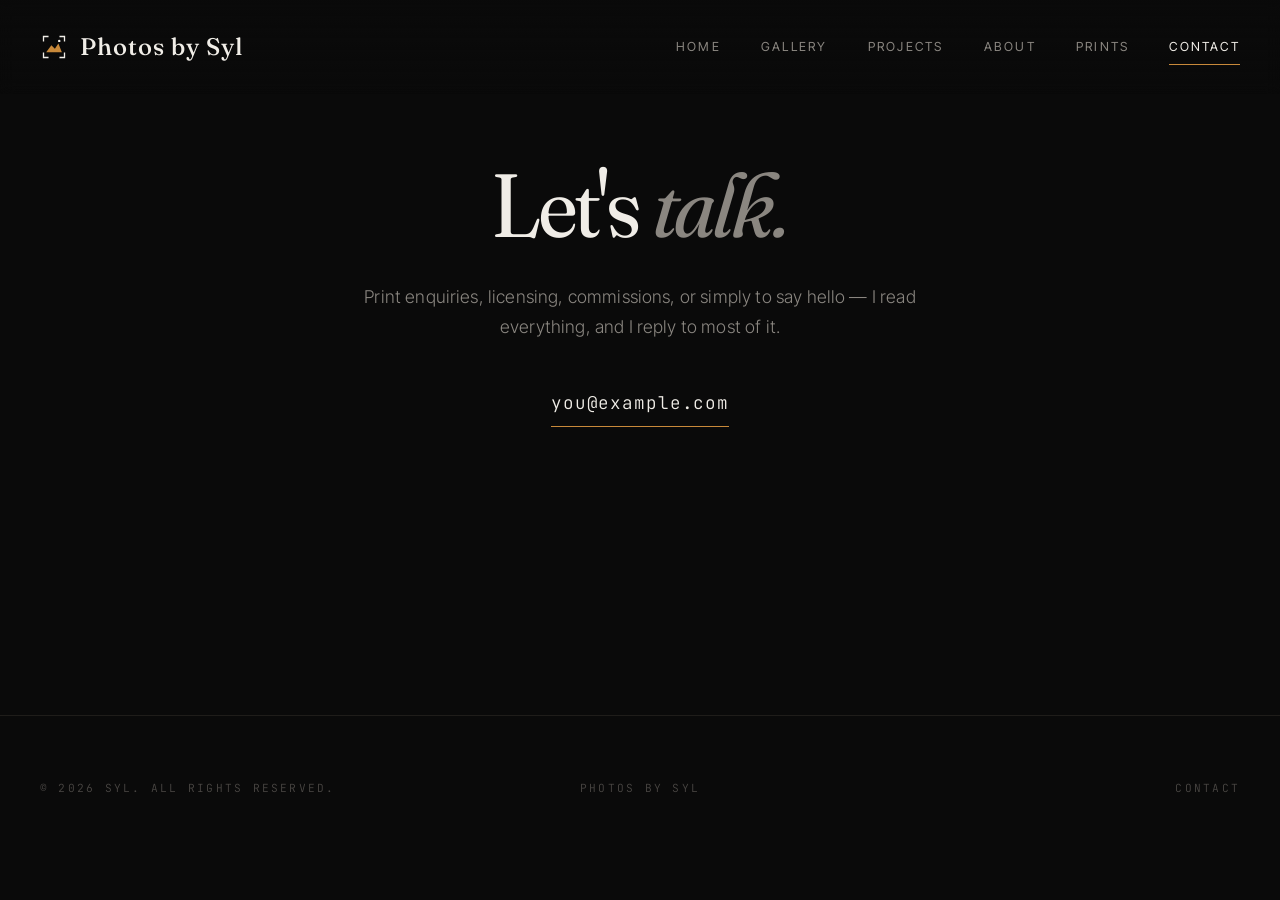
==== contact.html @ 526cda08 "Initial site" ====
<!DOCTYPE html>
<html lang="en">
<head>
  <meta charset="UTF-8">
  <meta name="viewport" content="width=device-width, initial-scale=1.0">
  <title>Contact — {{site}}</title>
  <meta name="description" content="Get in touch.">

  <link rel="preconnect" href="https://fonts.googleapis.com">
  <link rel="preconnect" href="https://fonts.gstatic.com" crossorigin>
  <link href="https://fonts.googleapis.com/css2?family=Fraunces:ital,opsz,wght@0,9..144,300;0,9..144,400;0,9..144,500;1,9..144,400&family=Inter+Tight:wght@300;400;500;600&family=JetBrains+Mono:wght@400&display=swap" rel="stylesheet">

  <link rel="stylesheet" href="css/style.css">
  <link rel="icon" type="image/svg+xml" href="favicon.svg">
</head>
<body data-page="contact">

  <section class="contact">
    <h1>Let's <em>talk.</em></h1>
    <p>
      Print enquiries, licensing, commissions, or simply to say hello — I read everything,
      and I reply to most of it.
    </p>
    <a class="contact-email" href="mailto:" data-email></a>
  </section>

  <script src="config.js"></script>
  <script src="photos.js"></script>
  <script src="js/site.js"></script>
</body>
</html>
---- css/style.css ----
/* =============================================================================
   WILDFRAME — STYLESHEET
   Dark, moody, editorial. Photographs are the protagonist; the chrome disappears.
   ============================================================================= */

/* =============================================================================
   PAGE TRANSITIONS — black overlay fade between pages
   The body itself starts invisible (opacity: 0) via CSS, so there's no
   flash of unstyled content. JS adds .page-loaded which fades it in.
   When leaving a page, JS adds .page-leaving which fades it back out.
   ============================================================================= */

body {
  opacity: 0;
  transition: opacity 350ms cubic-bezier(.4, 0, .2, 1);
}
body.page-loaded { opacity: 1; }
body.page-leaving { opacity: 0; }

/* When arriving from the landing page, briefly desaturate then restore color
   — feels like color "developing" into the photographs. */
html.color-reveal body {
  animation: color-reveal 1800ms cubic-bezier(.4, 0, .2, 1) both;
}
@keyframes color-reveal {
  0%   { filter: grayscale(1) brightness(0.85); }
  100% { filter: grayscale(0) brightness(1); }
}

/* JS-disabled fallback: just show the page */
html.no-js body { opacity: 1; }

/* Reduce motion */
@media (prefers-reduced-motion: reduce) {
  body { transition-duration: 200ms; }
  html.color-reveal body { animation: none; }
}

/* =============================================================================
   TYPOGRAPHY (loaded from Google Fonts in HTML)
   Display: Fraunces — modern serif with personality (variable optical-size)
   Body:    Inter Tight — clean modern sans, gets out of the way
   Mono:    JetBrains Mono — tiny technical labels
   ============================================================================= */

:root {
  --bg:           #0a0a0a;
  --bg-elev:      #141414;
  --ink:          #f0ede7;
  --ink-dim:      #8a8680;
  --ink-faint:    #4a4744;
  --line:         #1f1d1a;
  --accent:       #c8893a;
  --accent-dim:   #5a3e1a;

  --font-display: 'Fraunces', 'Times New Roman', serif;
  --font-body:    'Inter Tight', -apple-system, sans-serif;
  --font-mono:    'JetBrains Mono', 'Courier New', monospace;

  --transition:   400ms cubic-bezier(.2, .7, .2, 1);
  --transition-slow: 800ms cubic-bezier(.2, .7, .2, 1);

  --max-w:        1600px;
  --gutter:       2.5rem;
}

* { box-sizing: border-box; margin: 0; padding: 0; }

html { background: var(--bg); }

body {
  font-family: var(--font-body);
  background: var(--bg);
  color: var(--ink);
  font-size: 16px;
  line-height: 1.6;
  font-weight: 300;
  letter-spacing: 0.01em;
  min-height: 100vh;
  overflow-x: hidden;
  -webkit-font-smoothing: antialiased;
}

/* Fraunces optical-size axis: bigger and more refined at large sizes */
.landing-title, .home-title, .gallery-page-title, .section-title,
.about-text h1, .contact h1, .shop h1, .album-name {
  font-optical-sizing: auto;
  font-variation-settings: "opsz" 144, "SOFT" 50;
}

a { color: var(--ink); text-decoration: none; transition: color var(--transition); }
a:hover { color: var(--accent); }

img { max-width: 100%; display: block; }

/* ---- NAVIGATION ---- */
.nav {
  position: fixed; top: 0; left: 0; right: 0;
  z-index: 100;
  padding: 1.75rem var(--gutter);
  display: flex; justify-content: space-between; align-items: center;
  background: linear-gradient(to bottom, rgba(10,10,10,0.85), rgba(10,10,10,0));
  backdrop-filter: blur(8px);
  -webkit-backdrop-filter: blur(8px);
}

.nav-logo {
  display: flex; align-items: center; gap: 0.75rem;
  font-family: var(--font-display);
  font-size: 1.5rem;
  font-weight: 500;
  letter-spacing: 0.04em;
}
.nav-logo svg { height: 28px; width: 28px; }

.nav-links { display: flex; gap: 2.5rem; align-items: center; }
.nav-links a {
  font-size: 0.78rem;
  text-transform: uppercase;
  letter-spacing: 0.18em;
  font-weight: 400;
  color: var(--ink-dim);
  position: relative;
}
.nav-links a:hover { color: var(--ink); }
.nav-links a.active {
  color: var(--ink);
}
.nav-links a.active::after {
  content: '';
  position: absolute;
  left: 0; right: 0;
  bottom: -8px;
  height: 1px;
  background: var(--accent);
}

.nav-toggle { display: none; background: none; border: none; color: var(--ink); cursor: pointer; padding: 0.5rem; }

/* =============================================================================
   LANDING PAGE  (index.html) — viewport-only, cross-fading B&W background
   ============================================================================= */

body[data-page="landing"] {
  height: 100vh;
  height: 100dvh;
  overflow: hidden;
}
body[data-page="landing"] .footer { display: none; }

.landing-bg {
  position: fixed;
  inset: 0;
  z-index: 0;
  overflow: hidden;
  background: #000;
}
.landing-bg-layer {
  position: absolute;
  inset: 0;
  background-size: cover;
  background-position: center;
  filter: grayscale(1) brightness(0.55) contrast(1.1);
  opacity: 0;
  transition: opacity 2.5s ease-in-out;
  /* Subtle Ken Burns-style zoom for life */
  animation: landingDrift 18s ease-in-out infinite alternate;
}
.landing-bg-layer.visible { opacity: 1; }
@keyframes landingDrift {
  from { transform: scale(1.04) translate(0, 0); }
  to   { transform: scale(1.12) translate(-1.5%, -1.5%); }
}
.landing-bg-vignette {
  position: absolute; inset: 0;
  pointer-events: none;
  background:
    /* Soft radial darkening towards edges */
    radial-gradient(ellipse 100% 80% at center 40%, transparent 0%, rgba(0,0,0,0.3) 100%),
    /* Strong bottom gradient where the text lives — guarantees legibility */
    linear-gradient(to bottom,
      rgba(0,0,0,0.35) 0%,
      rgba(0,0,0,0.15) 30%,
      rgba(0,0,0,0.55) 65%,
      rgba(0,0,0,0.85) 100%);
}

.landing-content {
  position: relative;
  z-index: 2;
  height: 100vh;
  height: 100dvh;
  display: flex;
  flex-direction: column;
  justify-content: center;
  align-items: center;
  text-align: center;
  padding: 6rem var(--gutter) 4rem;
  max-width: 900px;
  margin: 0 auto;
}
.landing-title {
  font-family: var(--font-display);
  font-size: clamp(3.5rem, 9vw, 7.5rem);
  font-weight: 400;
  line-height: 1;
  letter-spacing: -0.025em;
  margin: 0 0 1.5rem;
  color: var(--ink);
  /* Layered text shadow for unmatched legibility on any background */
  text-shadow:
    0 2px 4px rgba(0,0,0,0.6),
    0 8px 30px rgba(0,0,0,0.5),
    0 1px 0 rgba(0,0,0,0.4);
  opacity: 0;
  animation: fadeUp 1.4s ease 0.3s forwards;
}
.landing-title em {
  font-style: italic;
  color: var(--accent);
  font-weight: 400;
}
.landing-tagline {
  font-size: 1.15rem;
  color: rgba(240, 237, 231, 0.92);
  font-style: italic;
  max-width: 38ch;
  line-height: 1.6;
  margin: 0 0 3.5rem;
  text-shadow: 0 2px 8px rgba(0,0,0,0.7);
  opacity: 0;
  animation: fadeUp 1.4s ease 0.6s forwards;
}
.landing-cta {
  display: flex;
  gap: 2rem;
  align-items: center;
  flex-wrap: wrap;
  justify-content: center;
  opacity: 0;
  animation: fadeUp 1.4s ease 0.9s forwards;
}
.landing-cta-primary {
  font-family: var(--font-mono);
  font-size: 0.78rem;
  text-transform: uppercase;
  letter-spacing: 0.3em;
  color: var(--ink);
  border: 1px solid var(--accent);
  padding: 1.1rem 2.4rem;
  background: rgba(20,20,20,0.4);
  backdrop-filter: blur(4px);
  -webkit-backdrop-filter: blur(4px);
  transition: background var(--transition), color var(--transition), border-color var(--transition);
}
.landing-cta-primary:hover {
  background: var(--accent);
  color: #0a0a0a;
}
.landing-cta-secondary {
  font-family: var(--font-mono);
  font-size: 0.78rem;
  text-transform: uppercase;
  letter-spacing: 0.3em;
  color: var(--ink-dim);
  padding: 1.1rem 0.5rem;
  border-bottom: 1px solid transparent;
}
.landing-cta-secondary:hover {
  color: var(--ink);
  border-bottom-color: var(--ink-faint);
}
.landing-credit {
  position: fixed;
  bottom: 1.5rem;
  right: 1.5rem;
  z-index: 3;
  font-family: var(--font-mono);
  font-size: 0.65rem;
  letter-spacing: 0.2em;
  text-transform: uppercase;
  color: rgba(255,255,255,0.45);
  pointer-events: none;
  text-shadow: 0 1px 4px rgba(0,0,0,0.6);
}
@media (max-width: 640px) {
  .landing-title { font-size: clamp(2.5rem, 12vw, 4.5rem); }
  .landing-tagline { font-size: 1rem; }
  .landing-cta { flex-direction: column; gap: 1rem; }
  .landing-credit { bottom: 1rem; right: 1rem; font-size: 0.6rem; }
}


/* =============================================================================
   GALLERY PAGE HEADER  (gallery.html) — title + view toggle
   ============================================================================= */

.gallery-header {
  padding: 7rem var(--gutter) 0;
  max-width: var(--max-w);
  margin: 0 auto;
}
.gallery-header-inner {
  display: flex;
  align-items: flex-end;
  justify-content: space-between;
  gap: 2rem;
  flex-wrap: wrap;
  margin-bottom: 1.5rem;
}
.gallery-header-left { flex: 1; min-width: 260px; }
.gallery-page-title {
  font-family: var(--font-display);
  font-size: clamp(2.4rem, 4.5vw, 3.6rem);
  font-weight: 400;
  letter-spacing: -0.01em;
  line-height: 1;
  margin: 0 0 0.5rem;
}
.gallery-page-tagline {
  font-size: 0.95rem;
  color: var(--ink-dim);
  font-style: italic;
  margin: 0;
}

.gallery-spectrum-bar {
  margin-top: 1rem;
  height: 2px;
  width: 100%;
  background: linear-gradient(
    90deg,
    #a23b3b 0%, #c8893a 22%, #7a5c3a 38%,
    #4a7c59 55%, #3a6ea5 75%, #888888 100%
  );
  opacity: 0.6;
}

/* Band labels: standalone header above each row of photos */
.home-band-label {
  font-family: var(--font-mono);
  font-size: 0.78rem;
  text-transform: uppercase;
  letter-spacing: 0.32em;
  color: var(--band-color, var(--ink));
  padding: 1.5rem 0 0.75rem;
  display: flex;
  align-items: center;
  gap: 0.85rem;
  border-top: 1px solid var(--line);
  font-weight: 400;
}
.gallery-band:first-child .home-band-label {
  border-top: none;
  padding-top: 0.5rem;
}
.home-band-label-dot {
  width: 9px; height: 9px; border-radius: 50%;
  background: var(--band-color);
  box-shadow: 0 0 14px var(--band-color);
  flex-shrink: 0;
}
.home-band-label-count {
  color: var(--ink-faint);
  letter-spacing: 0.2em;
  margin-left: auto;
  font-size: 0.7rem;
}

@keyframes fadeUp {
  to   { opacity: 1; transform: translateY(0); }
  from { opacity: 0; transform: translateY(20px); }
}

/* ---- HOME GALLERY WRAPPER ---- */
.home-gallery-wrap {
  padding: 1rem var(--gutter) 4rem;
  max-width: var(--max-w);
  margin: 0 auto;
}

/* ---- SECTIONS ---- */
.section {
  padding: 8rem var(--gutter);
  max-width: var(--max-w);
  margin: 0 auto;
}
.section-header {
  display: grid; grid-template-columns: 1fr 2fr; gap: 4rem;
  margin-bottom: 4rem; align-items: end;
}
.section-eyebrow {
  font-family: var(--font-mono);
  font-size: 0.7rem;
  text-transform: uppercase;
  letter-spacing: 0.3em;
  color: var(--accent);
  margin-bottom: 1rem;
}
.section-title {
  font-family: var(--font-display);
  font-size: clamp(2.5rem, 5vw, 4.5rem);
  font-weight: 400;
  line-height: 1.05;
  letter-spacing: -0.02em;
}
.section-title em { font-style: italic; color: var(--ink-dim); }
.section-intro {
  font-size: 1.05rem;
  color: var(--ink-dim);
  max-width: 50ch;
  line-height: 1.7;
}

/* ---- ALBUM GRID (homepage list of color albums) ---- */
.albums {
  display: grid;
  grid-template-columns: repeat(3, 1fr);
  gap: 1px;
  background: var(--line);
  border: 1px solid var(--line);
}
.album-card {
  position: relative;
  aspect-ratio: 4 / 5;
  background: var(--bg-elev);
  overflow: hidden;
  cursor: pointer;
  display: flex; flex-direction: column; justify-content: flex-end;
  padding: 2rem;
  transition: background var(--transition);
}
.album-card::before {
  content: ''; position: absolute; inset: 0;
  background: var(--album-color, var(--accent));
  opacity: 0.15;
  transition: opacity var(--transition);
  mix-blend-mode: screen;
}
.album-card::after {
  content: ''; position: absolute; inset: 0;
  background: radial-gradient(circle at 30% 30%, var(--album-color, var(--accent)) 0%, transparent 60%);
  opacity: 0.25;
  transition: opacity var(--transition);
}
.album-card:hover::before { opacity: 0.35; }
.album-card:hover::after { opacity: 0.5; }
.album-card-content { position: relative; z-index: 1; }
.album-swatch {
  width: 60px; height: 60px;
  background: var(--album-color);
  border-radius: 50%;
  margin-bottom: 1.5rem;
  box-shadow: 0 0 60px var(--album-color);
  transition: transform var(--transition), box-shadow var(--transition);
}
.album-card:hover .album-swatch {
  transform: scale(1.1);
  box-shadow: 0 0 80px var(--album-color);
}
.album-name {
  font-family: var(--font-display);
  font-size: 2rem;
  font-weight: 400;
  letter-spacing: 0.02em;
  margin-bottom: 0.5rem;
}
.album-desc {
  font-size: 0.9rem;
  color: var(--ink-dim);
  font-style: italic;
}
.album-count {
  font-family: var(--font-mono);
  font-size: 0.7rem;
  color: var(--ink-faint);
  letter-spacing: 0.2em;
  text-transform: uppercase;
  margin-top: 1rem;
}

/* ---- SPECTRUM VIEW (homepage continuous color flow) ---- */
.spectrum {
  display: grid;
  grid-template-columns: repeat(auto-fill, minmax(220px, 1fr));
  gap: 2px;
}
.spectrum-tile {
  aspect-ratio: 1;
  position: relative;
  overflow: hidden;
  cursor: pointer;
  background: var(--bg-elev);
}
.spectrum-tile img {
  width: 100%; height: 100%;
  object-fit: cover;
  transition: transform var(--transition-slow), filter var(--transition);
  filter: brightness(0.85);
}
.spectrum-tile:hover img { transform: scale(1.05); filter: brightness(1); }

/* =============================================================================
   404 PAGE  (404.html)
   ============================================================================= */

.not-found {
  min-height: 100vh;
  min-height: 100dvh;
  display: flex;
  flex-direction: column;
  align-items: center;
  justify-content: center;
  text-align: center;
  padding: 6rem var(--gutter) 4rem;
  max-width: 700px;
  margin: 0 auto;
}
.not-found-eyebrow {
  font-family: var(--font-mono);
  font-size: 0.7rem;
  text-transform: uppercase;
  letter-spacing: 0.4em;
  color: var(--accent);
  margin-bottom: 2rem;
}
.not-found-title {
  font-family: var(--font-display);
  font-size: clamp(3rem, 8vw, 6rem);
  font-weight: 400;
  line-height: 1;
  letter-spacing: -0.025em;
  margin: 0 0 2rem;
}
.not-found-title em {
  font-style: italic;
  color: var(--accent);
  font-weight: 400;
}
.not-found-text {
  font-size: 1.1rem;
  color: var(--ink-dim);
  line-height: 1.7;
  margin: 0 0 3rem;
  max-width: 50ch;
}
.not-found-cta {
  display: flex;
  gap: 2rem;
  align-items: center;
  flex-wrap: wrap;
  justify-content: center;
}
.not-found-link-primary {
  font-family: var(--font-mono);
  font-size: 0.78rem;
  text-transform: uppercase;
  letter-spacing: 0.3em;
  color: var(--ink);
  border: 1px solid var(--accent);
  padding: 1.1rem 2.4rem;
  background: rgba(20,20,20,0.4);
  transition: background var(--transition), color var(--transition);
}
.not-found-link-primary:hover {
  background: var(--accent);
  color: #0a0a0a;
}
.not-found-link-secondary {
  font-family: var(--font-mono);
  font-size: 0.78rem;
  text-transform: uppercase;
  letter-spacing: 0.3em;
  color: var(--ink-dim);
  padding: 1.1rem 0.5rem;
  border-bottom: 1px solid transparent;
}
.not-found-link-secondary:hover {
  color: var(--ink);
  border-bottom-color: var(--ink-faint);
}

.projects-list {
  display: grid;
  grid-template-columns: repeat(auto-fill, minmax(420px, 1fr));
  gap: 2rem;
  margin-top: 2rem;
}
.project-card {
  display: block;
  position: relative;
  aspect-ratio: 16 / 9;
  background: var(--bg-elev);
  overflow: hidden;
  cursor: pointer;
  border: 1px solid var(--line);
  transition: border-color var(--transition);
}
.project-card:hover { border-color: var(--accent-dim); }
.project-card-image {
  position: absolute;
  inset: 0;
  background-size: cover;
  background-position: center;
  filter: brightness(0.55);
  transition: filter var(--transition), transform var(--transition-slow);
}
.project-card:hover .project-card-image {
  filter: brightness(0.75);
  transform: scale(1.03);
}
.project-card-content {
  position: absolute;
  left: 0; right: 0; bottom: 0;
  padding: 2rem;
  z-index: 2;
}
.project-card-eyebrow {
  font-family: var(--font-mono);
  font-size: 0.7rem;
  text-transform: uppercase;
  letter-spacing: 0.3em;
  color: var(--accent);
  margin-bottom: 0.6rem;
}
.project-card-title {
  font-family: var(--font-display);
  font-size: 2rem;
  font-weight: 400;
  line-height: 1.05;
  letter-spacing: -0.02em;
  margin: 0 0 0.4rem;
}
.project-card-subtitle {
  font-size: 0.9rem;
  color: var(--ink-dim);
  font-style: italic;
  margin: 0;
}

/* =============================================================================
   SINGLE PROJECT PAGE  (project.html) — title + scroll-driven panorama
   ============================================================================= */

/* Title block */
.project-header {
  padding: 9rem var(--gutter) 4rem;
  max-width: 900px;
  margin: 0 auto;
  text-align: center;
}
.project-header-inner > * { max-width: 60ch; margin-left: auto; margin-right: auto; }

.project-eyebrow {
  font-family: var(--font-mono);
  font-size: 0.7rem;
  text-transform: uppercase;
  letter-spacing: 0.4em;
  color: var(--accent);
  margin-bottom: 1.5rem;
}
.project-title {
  font-family: var(--font-display);
  font-size: clamp(2.8rem, 6vw, 5rem);
  font-weight: 400;
  line-height: 1;
  letter-spacing: -0.025em;
  margin: 0 0 0.75rem;
}
.project-subtitle {
  font-family: var(--font-display);
  font-size: 1.2rem;
  font-style: italic;
  color: var(--ink-dim);
  margin: 0 0 2.5rem;
}
.project-description {
  font-size: 1.05rem;
  line-height: 1.8;
  color: var(--ink);
  margin: 0 auto;
}
.project-scroll-hint {
  margin-top: 4rem;
  font-family: var(--font-mono);
  font-size: 0.7rem;
  letter-spacing: 0.3em;
  text-transform: uppercase;
  color: var(--ink-faint);
  animation: scrollHintBob 2.5s ease-in-out infinite;
}
@keyframes scrollHintBob {
  0%, 100% { transform: translateY(0); opacity: 0.6; }
  50%      { transform: translateY(6px); opacity: 1; }
}

/*
 * The panorama is rendered inside a TALL outer section. Inside it sits a
 * sticky inner block that fills the viewport. As the user scrolls down the
 * page, JS translates the panorama image horizontally proportional to the
 * vertical scroll progress through the section.
 *
 * Outer height is set by JS to: viewportHeight * (panoramaWidth / viewportWidth)
 * — so scrolling one viewport-height of page = panning one viewport-width
 * across the panorama (per the Medium pace setting).
 */
.project-pano {
  position: relative;
  width: 100%;
  /* JS sets the height once it knows the panorama dimensions */
}

/* Gallery-type project: just a centered masonry, like the main gallery */
.project-gallery-wrap {
  padding: 0 var(--gutter) 6rem;
  max-width: var(--max-w);
  margin: 0 auto;
}
.project-pano-sticky {
  position: sticky;
  top: 0;
  height: 100vh;
  overflow: hidden;
  background: #000;
  /* Center the panorama vertically within the sticky viewport */
  display: flex;
  align-items: center;
  justify-content: flex-start;
}
.project-pano-image-wrap {
  position: absolute;
  /* Vertically centered band — height 70% of viewport, top offset 15% to center */
  top: 15vh;
  left: 0;
  height: 70vh;
  /* width is set by JS from the image's actual aspect ratio after load */
  will-change: transform;
}
.project-pano-image {
  /* Fill the wrapper exactly — wrapper is sized to match image aspect */
  width: 100%;
  height: 100%;
  display: block;
  object-fit: cover;
  user-select: none;
  -webkit-user-drag: none;
}
.project-pano-watermark {
  /* Bigger, anchored bottom-right of the visible viewport, not the image */
  position: fixed;
  bottom: 1.2rem;
  right: 1.2rem;
  font-family: var(--font-display);
  font-size: 0.95rem;
  font-style: italic;
  color: rgba(255, 255, 255, 0.75);
  letter-spacing: 0.04em;
  text-shadow: 0 2px 8px rgba(0,0,0,0.85);
  z-index: 50;
  background: none;
}
/* Don't show the small bottom-right watermark from the wrap; the fixed one
   above handles it. */
.project-pano-image-wrap > .watermark { display: none; }

/* Loading state — shown while the panorama is downloading */
.project-pano.loading .project-pano-sticky::before {
  content: 'Loading panorama…';
  position: absolute; inset: 0;
  display: flex; align-items: center; justify-content: center;
  font-family: var(--font-mono);
  font-size: 0.75rem;
  letter-spacing: 0.3em;
  text-transform: uppercase;
  color: var(--ink-dim);
  z-index: 1;
}

@media (max-width: 1024px) {
  .projects-list { grid-template-columns: 1fr; }
}
@media (max-width: 640px) {
  .project-header { padding-top: 6rem; padding-bottom: 2rem; }
  .project-pano-watermark { font-size: 0.8rem; bottom: 0.8rem; right: 0.8rem; }
}
   Each color band fills the full width with a flex row of photos. Photo
   heights are normalized within each row using the aspect-ratio so photos
   line up cleanly while keeping their natural proportions.
   ============================================================================= */

.gallery-bands { display: flex; flex-direction: column; gap: 2rem; }

.gallery-band { display: block; }

.gallery-band-row {
  display: flex;
  flex-wrap: wrap;
  gap: 8px;
  /* Each photo grows/shrinks to fill the row; height target ~280px */
}

.gallery-band-row .masonry-item {
  position: relative;
  height: 280px;
  flex-grow: 1;
  /* min-width prevents tiny photos when squeezed */
  min-width: 180px;
  background: var(--bg-elev);
  overflow: hidden;
  cursor: zoom-in;
}
.gallery-band-row .masonry-item img {
  width: 100%;
  height: 100%;
  object-fit: cover;
  display: block;
  transition: transform var(--transition-slow), filter var(--transition), opacity 600ms ease-out;
  filter: brightness(0.94);
}
/* When loaded, the band-row image's brightness should still apply, but it should
   be visible — the .has-blur fade-in rule still controls opacity */
.gallery-band-row .masonry-item:hover img {
  transform: scale(1.04);
  filter: brightness(1.06);
}
/* Each photo's flex-basis is computed by JS using its aspect ratio so
   shorter (panorama) photos get more horizontal space than taller (portrait) */

@media (max-width: 1024px) {
  .gallery-band-row .masonry-item { height: 220px; }
}
@media (max-width: 640px) {
  .gallery-band-row { gap: 4px; }
  .gallery-band-row .masonry-item { height: 160px; min-width: 140px; }
}

/* Legacy vertical masonry (used on per-album pages, lightbox initialization) */
.masonry {
  display: flex;
  flex-wrap: wrap;
  gap: 8px;
  margin-top: 1rem;
}
.masonry .masonry-item {
  position: relative;
  height: 280px;
  flex-grow: 1;
  min-width: 180px;
  background: var(--bg-elev);
  overflow: hidden;
  cursor: zoom-in;
}
.masonry .masonry-item img {
  width: 100%;
  height: 100%;
  object-fit: cover;
  display: block;
  transition: transform var(--transition-slow), filter var(--transition);
  filter: brightness(0.94);
}
.masonry .masonry-item:hover img {
  transform: scale(1.04);
  filter: brightness(1.06);
}

/* =============================================================================
   BLUR-UP IMAGE LOADING
   The wrapper holds a tiny base64 JPEG as background-image (blurred).
   The real <img> sits on top, starts invisible, fades in once loaded.
   ============================================================================= */

.masonry-item.has-blur {
  background-size: cover;
  background-position: center;
}
.masonry-item.has-blur::before {
  /* CSS-blur the background image without using actual filter on a child
     (which would create a stacking context conflict with the watermark) */
  content: '';
  position: absolute;
  inset: 0;
  background: inherit;
  background-image: inherit;
  background-size: cover;
  background-position: center;
  filter: blur(20px) saturate(1.2);
  /* Slightly oversized to hide blur edges */
  transform: scale(1.1);
  z-index: 0;
}
.masonry-item.has-blur > img {
  position: relative;
  z-index: 1;
  opacity: 0;
  transition: opacity 600ms ease-out;
}
.masonry-item.has-blur.img-loaded > img {
  opacity: 1;
}

/* Old gallery class kept for any legacy use */
.gallery { display: block; }
.gallery-item { display: none; }

/* ---- WATERMARK (overlaid on every protected image) ---- */
.watermark {
  position: absolute;
  bottom: 0.9rem; right: 1rem;
  font-family: var(--font-mono);
  font-size: 0.65rem;
  color: rgba(255, 255, 255, 0.65);
  letter-spacing: 0.2em;
  text-transform: uppercase;
  text-shadow: 0 1px 4px rgba(0,0,0,0.8);
  pointer-events: none;
  z-index: 2;
  user-select: none;
}

/* Invisible overlay that intercepts right-clicks and drags */
.image-shield {
  position: absolute; inset: 0;
  z-index: 3;
  background: transparent;
  cursor: zoom-in;
}

/* ---- LIGHTBOX (photo + side metadata panel) ---- */
.lightbox {
  position: fixed; inset: 0;
  background: rgba(8, 8, 8, 0.985);
  z-index: 1000;
  display: none;
  align-items: center; justify-content: center;
  padding: 4rem 5rem;
}
.lightbox.open { display: flex; animation: fadeIn 300ms ease; }
@keyframes fadeIn { from { opacity: 0; } to { opacity: 1; } }

.lightbox-stage {
  display: grid;
  grid-template-columns: 1fr 280px;
  gap: 3rem;
  align-items: center;
  width: 100%;
  max-width: 1500px;
  height: 100%;
}

.lightbox-img-wrap {
  position: relative;
  display: flex;
  align-items: center;
  justify-content: center;
  height: 100%;
  min-height: 0;
}
/* Wrapper that hugs the image's actual dimensions, so the watermark sits
   on the photo's bottom-right and not in the surrounding dark space. */
.lightbox-photo-frame {
  position: relative;
  display: inline-block;
  max-width: 100%;
  max-height: 85vh;
  line-height: 0;
}
.lightbox img {
  max-width: 100%;
  max-height: 85vh;
  width: auto;
  height: auto;
  object-fit: contain;
  user-select: none;
  -webkit-user-drag: none;
  box-shadow: 0 20px 80px rgba(0,0,0,0.6);
  display: block;
}
/* Bigger, photo-anchored watermark for the lightbox */
.lightbox-watermark {
  position: absolute;
  bottom: 1rem;
  right: 1.2rem;
  font-family: var(--font-display);
  font-size: 1.05rem;
  font-style: italic;
  color: rgba(255, 255, 255, 0.85);
  letter-spacing: 0.04em;
  text-shadow: 0 2px 8px rgba(0,0,0,0.85);
  pointer-events: none;
  z-index: 4;
  user-select: none;
  line-height: 1;
}

/* SIDE METADATA PANEL — labels tint to match the photo's color group */
.lightbox-side {
  display: flex;
  flex-direction: column;
  gap: 2rem;
  padding-right: 0.5rem;
  font-family: var(--font-mono);
  font-size: 0.78rem;
  color: var(--ink-dim);
  letter-spacing: 0.05em;
  /* This is set per-photo by JS via setProperty('--photo-color', ...) */
  --photo-color: var(--accent);
}
.lightbox-side-block { }
.lightbox-side-label {
  font-size: 0.65rem;
  text-transform: uppercase;
  letter-spacing: 0.3em;
  color: var(--photo-color);
  margin-bottom: 0.6rem;
  transition: color 400ms ease;
}
.lightbox-side-value {
  color: var(--ink);
  font-size: 0.95rem;
  line-height: 1.55;
  letter-spacing: 0;
}
.lightbox-side-value-secondary {
  color: var(--ink-dim);
  font-size: 0.78rem;
  margin-top: 0.35rem;
  line-height: 1.5;
}
.lightbox-side-divider {
  height: 1px;
  background: var(--line);
  width: 60px;
}
.lightbox-side-color-dot {
  display: inline-block;
  width: 10px; height: 10px;
  border-radius: 50%;
  background: var(--photo-color, var(--accent));
  margin-right: 0.6rem;
  vertical-align: middle;
  box-shadow: 0 0 12px var(--photo-color, var(--accent));
}

/* Controls: close + prev + next */
.lightbox-close, .lightbox-prev, .lightbox-next {
  position: absolute;
  background: rgba(20,20,20,0.6);
  border: 1px solid var(--ink-faint);
  color: var(--ink);
  width: 44px; height: 44px;
  border-radius: 50%;
  cursor: pointer;
  font-size: 1.2rem;
  display: flex; align-items: center; justify-content: center;
  transition: border-color var(--transition), background var(--transition);
  z-index: 2;
}
.lightbox-close { top: 1.5rem; right: 1.5rem; }
.lightbox-prev  { top: 50%; left: 1.5rem;  transform: translateY(-50%); }
.lightbox-next  { top: 50%; right: 1.5rem; transform: translateY(-50%); }
.lightbox-close:hover, .lightbox-prev:hover, .lightbox-next:hover {
  border-color: var(--accent);
  background: rgba(40,40,40,0.85);
}

@media (max-width: 1024px) {
  .lightbox { padding: 2rem 3rem; }
  .lightbox-stage { grid-template-columns: 1fr; gap: 1.5rem; }
  .lightbox-img-wrap { min-height: auto; }
  .lightbox img { max-height: 65vh; }
  .lightbox-side {
    flex-direction: row;
    flex-wrap: wrap;
    justify-content: center;
    gap: 1.5rem 2.5rem;
    text-align: center;
  }
  .lightbox-side-divider { display: none; }
}
@media (max-width: 640px) {
  .lightbox { padding: 1rem; }
  .lightbox-prev, .lightbox-next { width: 36px; height: 36px; }
  .lightbox-side { font-size: 0.72rem; }
  .lightbox-side-value { font-size: 0.85rem; }
}

/* ---- ABOUT PAGE ---- */
.about {
  display: grid;
  grid-template-columns: 1fr 1.3fr;
  gap: 5rem;
  align-items: start;
}
.about-portrait {
  aspect-ratio: 4/5;
  background: #000;
  position: relative;
  overflow: hidden;
}
.about-portrait-layer {
  position: absolute;
  inset: 0;
  background-size: cover;
  background-position: center;
  filter: grayscale(1) brightness(0.7) contrast(1.1);
  opacity: 0;
  transition: opacity 2.5s ease-in-out;
  /* Subtle slow zoom for life */
  animation: portraitDrift 22s ease-in-out infinite alternate;
}
.about-portrait-layer.visible { opacity: 1; }
@keyframes portraitDrift {
  from { transform: scale(1.04) translate(0, 0); }
  to   { transform: scale(1.12) translate(-1.5%, -1.5%); }
}
/* Subtle inner shadow to anchor the photo */
.about-portrait::after {
  content: '';
  position: absolute;
  inset: 0;
  pointer-events: none;
  background: linear-gradient(to bottom, transparent 70%, rgba(0,0,0,0.35) 100%);
  z-index: 2;
}
.about-text { padding-top: 1rem; }
.about-text h1 {
  font-family: var(--font-display);
  font-size: clamp(2.5rem, 5vw, 4rem);
  font-weight: 400;
  line-height: 1.05;
  margin-bottom: 2rem;
  letter-spacing: -0.02em;
}
.about-text h1 em { font-style: italic; color: var(--ink-dim); }
.about-text p {
  font-size: 1.05rem;
  line-height: 1.85;
  color: var(--ink);
  margin-bottom: 1.5rem;
  max-width: 60ch;
}
.about-text p:not(:first-of-type) { color: var(--ink-dim); }
.about-meta {
  margin-top: 3rem;
  padding-top: 2rem;
  border-top: 1px solid var(--line);
  font-family: var(--font-mono);
  font-size: 0.75rem;
  color: var(--ink-dim);
  letter-spacing: 0.15em;
  text-transform: uppercase;
  display: grid; grid-template-columns: 1fr 1fr; gap: 1rem;
}
.about-meta div strong { display: block; color: var(--accent); margin-bottom: 0.4rem; font-weight: 400; }

/* ---- CONTACT PAGE ---- */
.contact {
  text-align: center;
  padding: 10rem var(--gutter);
  max-width: 700px;
  margin: 0 auto;
}
.contact h1 {
  font-family: var(--font-display);
  font-size: clamp(3rem, 7vw, 6rem);
  font-weight: 400;
  letter-spacing: -0.02em;
  margin-bottom: 2rem;
  line-height: 1;
}
.contact h1 em { font-style: italic; color: var(--ink-dim); }
.contact p {
  font-size: 1.1rem;
  color: var(--ink-dim);
  margin-bottom: 3rem;
  line-height: 1.7;
}
.contact-email {
  display: inline-block;
  font-family: var(--font-mono);
  font-size: 1.1rem;
  color: var(--ink);
  border-bottom: 1px solid var(--accent);
  padding-bottom: 0.5rem;
  letter-spacing: 0.05em;
  transition: color var(--transition), border-color var(--transition);
}
.contact-email:hover { color: var(--accent); }
.contact-social {
  margin-top: 4rem;
  display: flex; justify-content: center; gap: 2rem;
  font-family: var(--font-mono);
  font-size: 0.75rem;
  letter-spacing: 0.2em;
  text-transform: uppercase;
}

/* ---- SHOP PAGE ---- */
.shop {
  text-align: center;
  padding: 10rem var(--gutter) 8rem;
  max-width: 800px;
  margin: 0 auto;
}
.shop-icon {
  width: 80px; height: 80px;
  margin: 0 auto 3rem;
  border: 1px solid var(--accent);
  border-radius: 50%;
  display: flex; align-items: center; justify-content: center;
  color: var(--accent);
  font-family: var(--font-display);
  font-size: 1.5rem;
}
.shop h1 {
  font-family: var(--font-display);
  font-size: clamp(2.5rem, 6vw, 5rem);
  font-weight: 400;
  margin-bottom: 2rem;
  line-height: 1.05;
  letter-spacing: -0.02em;
}
.shop h1 em { font-style: italic; color: var(--ink-dim); }
.shop p {
  font-size: 1.1rem;
  color: var(--ink-dim);
  line-height: 1.8;
  max-width: 55ch;
  margin: 0 auto 3rem;
}

/* ---- FOOTER ---- */
.footer {
  margin-top: 8rem;
  padding: 4rem var(--gutter) 2rem;
  border-top: 1px solid var(--line);
  display: grid;
  grid-template-columns: 1fr auto 1fr;
  gap: 2rem;
  align-items: center;
  font-family: var(--font-mono);
  font-size: 0.7rem;
  letter-spacing: 0.2em;
  text-transform: uppercase;
  color: var(--ink-faint);
  max-width: var(--max-w);
  margin-left: auto;
  margin-right: auto;
}
.footer-center { text-align: center; }
.footer-right { text-align: right; }
.footer a { color: var(--ink-faint); }
.footer a:hover { color: var(--ink); }

/* ---- EMPTY STATE ---- */
.empty-state {
  text-align: center;
  padding: 5rem 2rem;
  border: 1px dashed var(--line);
  color: var(--ink-dim);
  font-style: italic;
  font-size: 0.95rem;
}
.empty-state code {
  font-family: var(--font-mono);
  background: var(--bg-elev);
  padding: 0.2rem 0.5rem;
  font-size: 0.85rem;
  color: var(--accent);
  font-style: normal;
  border-radius: 2px;
}

/* ---- RESPONSIVE ---- */
@media (max-width: 1024px) {
  .albums { grid-template-columns: repeat(2, 1fr); }
  .section-header { grid-template-columns: 1fr; gap: 1.5rem; }
  .gallery { grid-template-columns: repeat(auto-fill, minmax(220px, 1fr)); }
  .about { grid-template-columns: 1fr; gap: 2.5rem; }
  .footer { grid-template-columns: 1fr; text-align: center; }
  .footer-right { text-align: center; }
}
@media (max-width: 640px) {
  :root { --gutter: 1.25rem; }
  .nav { padding: 1rem var(--gutter); }
  .nav-links { display: none; position: fixed; top: 64px; left: 0; right: 0;
    background: var(--bg-elev); flex-direction: column; gap: 0; padding: 1rem 0;
    border-top: 1px solid var(--line); }
  .nav-links.open { display: flex; }
  .nav-links a { padding: 1rem var(--gutter); width: 100%; }
  .nav-toggle { display: block; }
  .albums { grid-template-columns: 1fr; }
  .section { padding: 4rem var(--gutter); }
  .gallery { grid-template-columns: repeat(2, 1fr); gap: 4px; }
  .about-meta { grid-template-columns: 1fr; }
}

/* Disable user selection on protected images */
.protected, .protected img { user-select: none; -webkit-user-select: none; -webkit-user-drag: none; -webkit-touch-callout: none; }
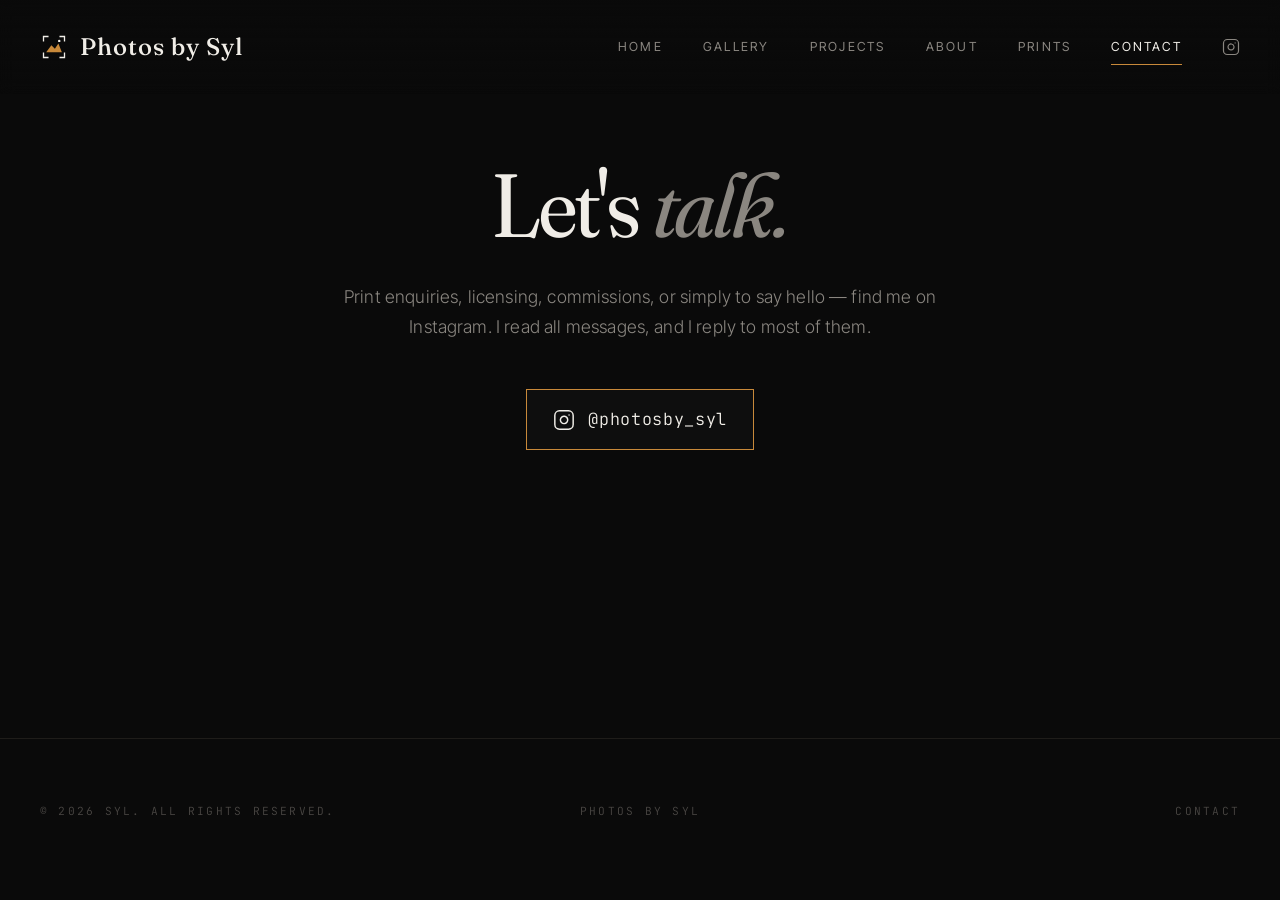
==== commit 5d1b9aa9: "Mobile improvements + Instagram" ====
--- a/contact.html
+++ b/contact.html
@@ -18,10 +18,17 @@
   <section class="contact">
     <h1>Let's <em>talk.</em></h1>
     <p>
-      Print enquiries, licensing, commissions, or simply to say hello — I read everything,
-      and I reply to most of it.
+      Print enquiries, licensing, commissions, or simply to say hello — find me on Instagram.
+      I read all messages, and I reply to most of them.
     </p>
-    <a class="contact-email" href="mailto:" data-email></a>
+    <a class="contact-instagram" href="https://www.instagram.com/photosby_syl/" target="_blank" rel="noopener noreferrer">
+      <svg class="contact-instagram-icon" viewBox="0 0 24 24" fill="none" stroke="currentColor" stroke-width="1.6" stroke-linecap="round" stroke-linejoin="round" aria-hidden="true">
+        <rect x="2" y="2" width="20" height="20" rx="5" ry="5"></rect>
+        <path d="M16 11.37A4 4 0 1 1 12.63 8 4 4 0 0 1 16 11.37z"></path>
+        <line x1="17.5" y1="6.5" x2="17.51" y2="6.5"></line>
+      </svg>
+      <span>@photosby_syl</span>
+    </a>
   </section>
 
   <script src="config.js"></script>
--- a/css/style.css
+++ b/css/style.css
@@ -136,6 +136,21 @@
 }
 
 .nav-toggle { display: none; background: none; border: none; color: var(--ink); cursor: pointer; padding: 0.5rem; }
+
+/* Instagram glyph in nav — small, sits at the end of the link row */
+.nav-instagram {
+  display: inline-flex;
+  align-items: center;
+  justify-content: center;
+  color: var(--ink-dim);
+  transition: color var(--transition);
+}
+.nav-instagram svg {
+  width: 18px;
+  height: 18px;
+}
+.nav-instagram:hover { color: var(--accent); }
+.nav-instagram::after { display: none !important; }   /* no underline animation */
 
 /* =============================================================================
    LANDING PAGE  (index.html) — viewport-only, cross-fading B&W background
@@ -830,8 +845,19 @@
   .gallery-band-row .masonry-item { height: 220px; }
 }
 @media (max-width: 640px) {
-  .gallery-band-row { gap: 4px; }
-  .gallery-band-row .masonry-item { height: 160px; min-width: 140px; }
+  /* On phones, switch to a 2-column grid regardless of aspect ratio.
+     This overrides the per-photo flex-basis set inline by JS. */
+  .gallery-band-row {
+    display: grid;
+    grid-template-columns: repeat(2, 1fr);
+    gap: 4px;
+  }
+  .gallery-band-row .masonry-item {
+    flex-basis: auto !important;   /* override inline JS-set flex-basis */
+    height: auto;
+    aspect-ratio: 1 / 1;            /* square crop, looks consistent */
+    min-width: 0;
+  }
 }
 
 /* Legacy vertical masonry (used on per-album pages, lightbox initialization) */
@@ -1175,17 +1201,28 @@
   margin-bottom: 3rem;
   line-height: 1.7;
 }
-.contact-email {
-  display: inline-block;
-  font-family: var(--font-mono);
-  font-size: 1.1rem;
+.contact-instagram {
+  display: inline-flex;
+  align-items: center;
+  gap: 0.85rem;
+  font-family: var(--font-mono);
+  font-size: 1.05rem;
   color: var(--ink);
-  border-bottom: 1px solid var(--accent);
-  padding-bottom: 0.5rem;
-  letter-spacing: 0.05em;
-  transition: color var(--transition), border-color var(--transition);
-}
-.contact-email:hover { color: var(--accent); }
+  border: 1px solid var(--accent);
+  padding: 1rem 1.6rem;
+  letter-spacing: 0.04em;
+  background: rgba(20, 20, 20, 0.4);
+  transition: background var(--transition), color var(--transition);
+}
+.contact-instagram:hover {
+  background: var(--accent);
+  color: #0a0a0a;
+}
+.contact-instagram-icon {
+  width: 22px;
+  height: 22px;
+  flex-shrink: 0;
+}
 .contact-social {
   margin-top: 4rem;
   display: flex; justify-content: center; gap: 2rem;
@@ -1281,18 +1318,55 @@
   .footer-right { text-align: center; }
 }
 @media (max-width: 640px) {
-  :root { --gutter: 1.25rem; }
-  .nav { padding: 1rem var(--gutter); }
-  .nav-links { display: none; position: fixed; top: 64px; left: 0; right: 0;
-    background: var(--bg-elev); flex-direction: column; gap: 0; padding: 1rem 0;
-    border-top: 1px solid var(--line); }
+  :root { --gutter: 1rem; }
+
+  /* Bigger nav for thumb-friendly tap targets — Apple HIG recommends 44pt min */
+  .nav {
+    padding: 1.1rem var(--gutter);
+  }
+  .nav-logo {
+    font-size: 1.35rem;             /* slightly bigger than the 1.5rem desktop */
+    gap: 0.6rem;
+  }
+  .nav-logo svg { height: 32px; width: 32px; }   /* up from 28px */
+  .nav-toggle {
+    font-size: 1.6rem;
+    padding: 0.6rem 0.4rem;
+    min-width: 44px;
+    min-height: 44px;
+    display: flex;
+    align-items: center;
+    justify-content: center;
+  }
+
+  .nav-links {
+    display: none; position: fixed; top: 68px; left: 0; right: 0;
+    background: var(--bg-elev); flex-direction: column; gap: 0; padding: 0.75rem 0;
+    border-top: 1px solid var(--line);
+  }
   .nav-links.open { display: flex; }
-  .nav-links a { padding: 1rem var(--gutter); width: 100%; }
-  .nav-toggle { display: block; }
+  .nav-links a {
+    padding: 1.1rem var(--gutter);
+    width: 100%;
+    font-size: 0.95rem;
+  }
+
   .albums { grid-template-columns: 1fr; }
   .section { padding: 4rem var(--gutter); }
   .gallery { grid-template-columns: repeat(2, 1fr); gap: 4px; }
   .about-meta { grid-template-columns: 1fr; }
+
+  /* Gallery page: reduce padding for edge-to-edge feel on phones */
+  .home-gallery-wrap { padding: 0.5rem var(--gutter) 3rem; }
+  .gallery-header { padding-left: var(--gutter); padding-right: var(--gutter); }
+
+  /* Mobile dropdown: Instagram link still works, shows as full-row tap area */
+  .nav-instagram {
+    width: 100%;
+    padding: 1.1rem var(--gutter);
+    justify-content: flex-start;
+  }
+  .nav-instagram svg { width: 22px; height: 22px; }
 }
 
 /* Disable user selection on protected images */
